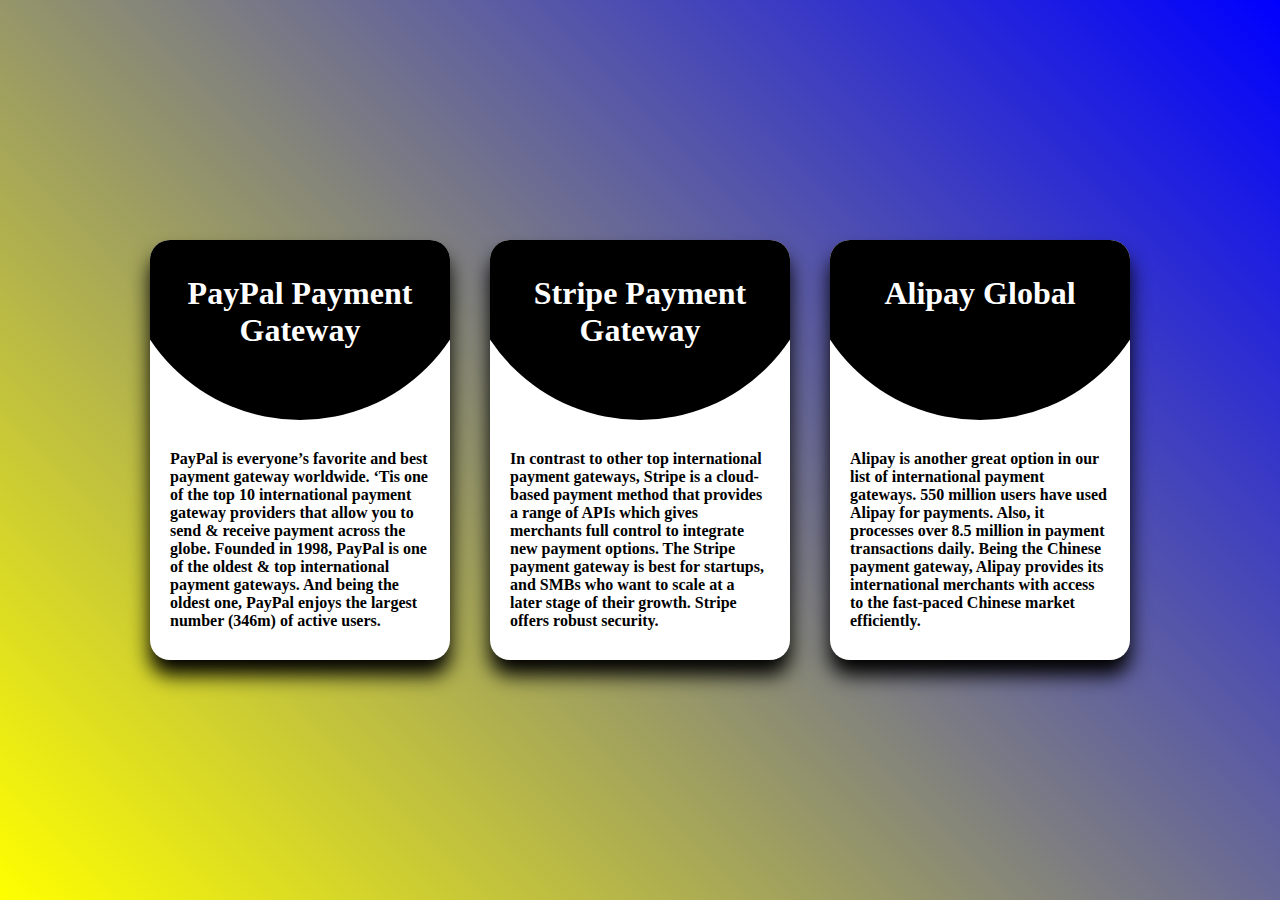
==== about.html @ 8a80115b "Completed Task One Of Sparks Foundation" ====
<!DOCTYPE html>
<html lang="en">
  <head>
    <meta charset="UTF-8" />
    <meta http-equiv="X-UA-Compatible" content="IE=edge" />
    <meta name="viewport" content="width=device-width, initial-scale=1.0" />
    <title>Document</title>
    <link rel="stylesheet" href="about.css" />
  </head>
  <body>
    <div class="container">
      <div class="card">
        <div class="head">
          <h2>PayPal Payment Gateway</h2>
        </div>
        <div class="content">
          <p>
            PayPal is everyone’s favorite and best payment gateway worldwide.
            ‘Tis one of the top 10 international payment gateway providers that
            allow you to send & receive payment across the globe. Founded in
            1998, PayPal is one of the oldest & top international payment
            gateways. And being the oldest one, PayPal enjoys the largest number
            (346m) of active users.
          </p>
        </div>
      </div>

      <div class="card">
        <div class="head">
          <h2>Stripe Payment Gateway</h2>
        </div>
        <div class="content">
          <p>
            In contrast to other top international payment gateways, Stripe is a
            cloud-based payment method that provides a range of APIs which gives
            merchants full control to integrate new payment options. The Stripe
            payment gateway is best for startups, and SMBs who want to scale at
            a later stage of their growth. Stripe offers robust security.
          </p>
        </div>
      </div>

      <div class="card">
        <div class="head">
          <h2>Alipay Global</h2>
        </div>
        <div class="content">
          <p>
            Alipay is another great option in our list of international payment
            gateways. 550 million users have used Alipay for payments. Also, it
            processes over 8.5 million in payment transactions daily. Being the
            Chinese payment gateway, Alipay provides its international merchants
            with access to the fast-paced Chinese market efficiently.
          </p>
        </div>
      </div>
    </div>
  </body>
</html>
---- about.css ----
* {
  margin: 0;
  padding: 0;
  box-sizing: border-box;
}
body {
  display: flex;
  justify-content: center;
  align-items: center;
  min-height: 100vh;
  background: linear-gradient(45deg, yellow, blue);
  background-attachment: fixed;
}
.container {
  position: relative;
  display: flex;
  align-items: center;
  justify-content: center;
  width: 1150px;
  padding: 20px;
  flex-wrap: wrap;
}
.container .card {
  position: relative;
  width: 300px;
  height: 420px;
  background-color: white;
  border-radius: 20px;
  overflow: hidden;
  margin: 20px;
  box-shadow: 0 15px 20px black;
  transition: o.5s;
}
.container .card .head {
  position: relative;
  width: 100%;
  height: 100%;
  background-color: black;
  clip-path: circle(180px at center 0);
  text-align: center;
}
.container .card .head h2 {
  color: white;
  font-size: 2rem;
  padding: 35px;
}
.container .card .content {
  position: absolute;
  bottom: 10px;
  padding: 20px;
  text-align: start;
}
.container .card .content p {
  color: black;
  font-weight: bold;
}
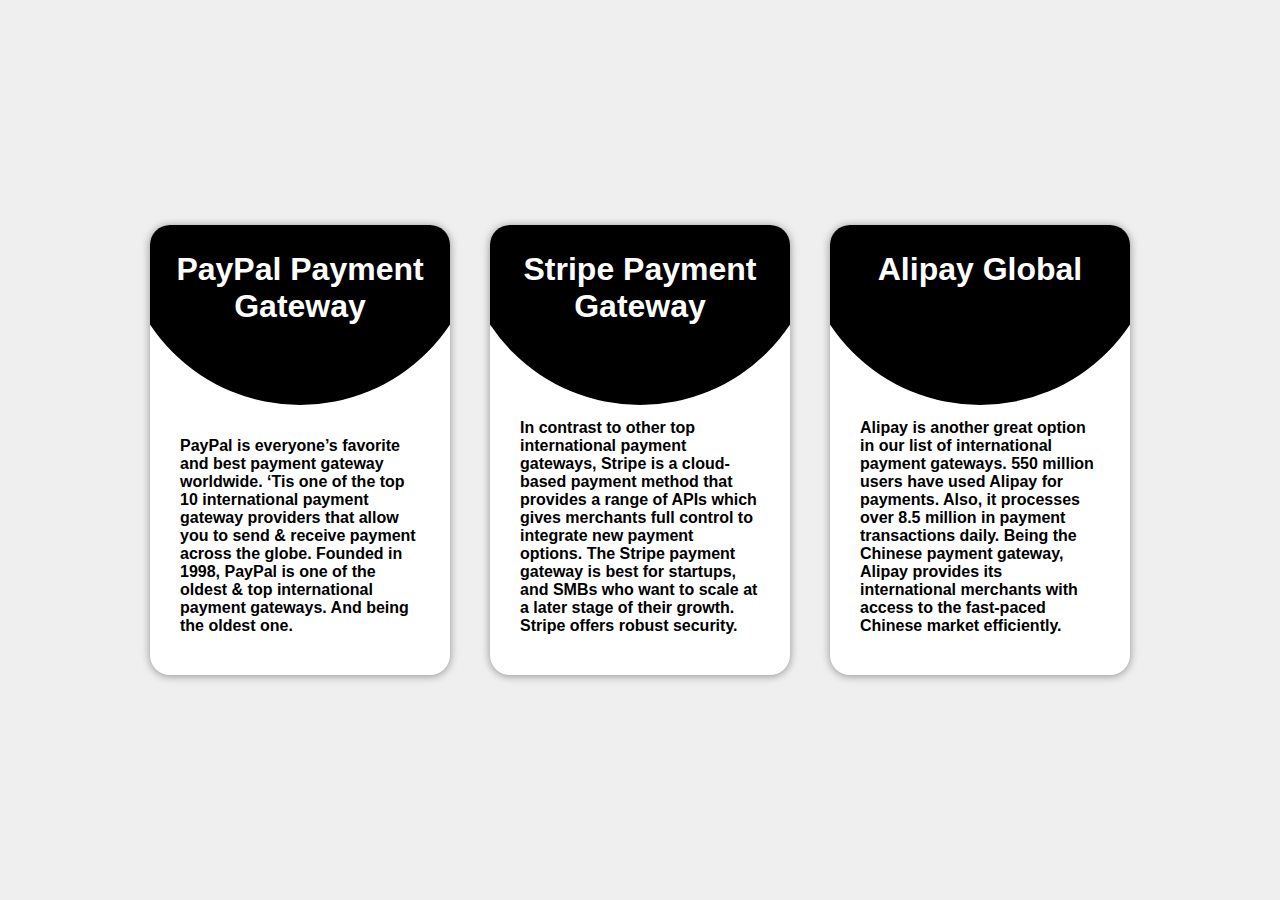
==== commit daef4c57: "Update about.html" ====
--- a/about.html
+++ b/about.html
@@ -19,8 +19,7 @@
             ‘Tis one of the top 10 international payment gateway providers that
             allow you to send & receive payment across the globe. Founded in
             1998, PayPal is one of the oldest & top international payment
-            gateways. And being the oldest one, PayPal enjoys the largest number
-            (346m) of active users.
+            gateways. And being the oldest one.
           </p>
         </div>
       </div>
--- a/about.css
+++ b/about.css
@@ -8,8 +8,8 @@
   justify-content: center;
   align-items: center;
   min-height: 100vh;
-  background: linear-gradient(45deg, yellow, blue);
-  background-attachment: fixed;
+  background: #eeee;
+  font-family: sans-serif;
 }
 .container {
   position: relative;
@@ -23,13 +23,12 @@
 .container .card {
   position: relative;
   width: 300px;
-  height: 420px;
+  height: 450px;
   background-color: white;
   border-radius: 20px;
   overflow: hidden;
   margin: 20px;
-  box-shadow: 0 15px 20px black;
-  transition: o.5s;
+  box-shadow: 0 1px 8px rgba(0, 0, 0, 0.4);
 }
 .container .card .head {
   position: relative;
@@ -42,15 +41,16 @@
 .container .card .head h2 {
   color: white;
   font-size: 2rem;
-  padding: 35px;
+  padding: 1.6rem 0;
 }
 .container .card .content {
   position: absolute;
   bottom: 10px;
-  padding: 20px;
+  padding: 30px;
   text-align: start;
 }
 .container .card .content p {
   color: black;
   font-weight: bold;
 }
+
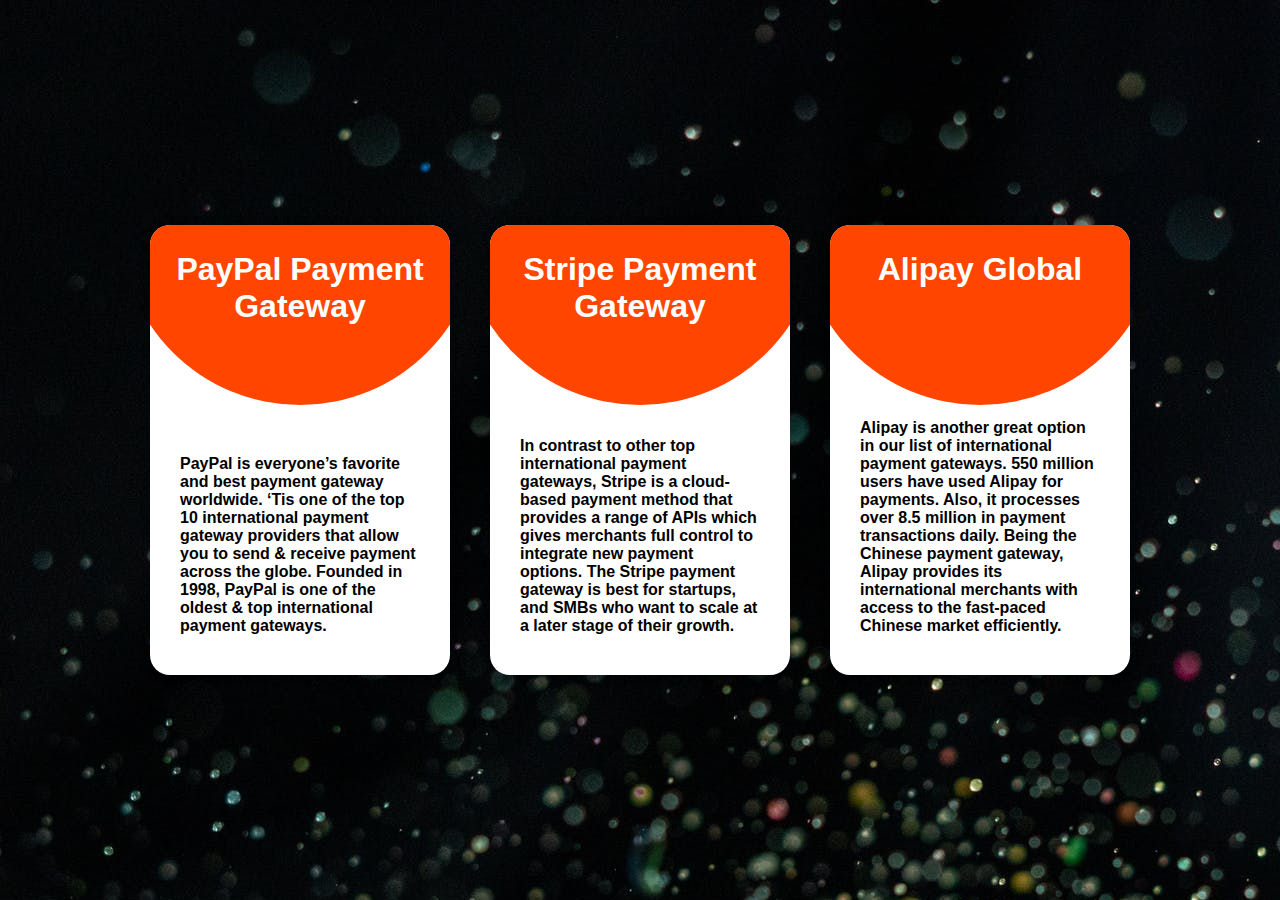
==== commit 1e3117f6: "Update about.html" ====
--- a/about.html
+++ b/about.html
@@ -19,7 +19,7 @@
             ‘Tis one of the top 10 international payment gateway providers that
             allow you to send & receive payment across the globe. Founded in
             1998, PayPal is one of the oldest & top international payment
-            gateways. And being the oldest one.
+            gateways.
           </p>
         </div>
       </div>
@@ -34,7 +34,7 @@
             cloud-based payment method that provides a range of APIs which gives
             merchants full control to integrate new payment options. The Stripe
             payment gateway is best for startups, and SMBs who want to scale at
-            a later stage of their growth. Stripe offers robust security.
+            a later stage of their growth.
           </p>
         </div>
       </div>
--- a/about.css
+++ b/about.css
@@ -10,6 +10,7 @@
   min-height: 100vh;
   background: #eeee;
   font-family: sans-serif;
+  background: url(bg.jpeg);
 }
 .container {
   position: relative;
@@ -34,7 +35,7 @@
   position: relative;
   width: 100%;
   height: 100%;
-  background-color: black;
+  background-color: orangered;
   clip-path: circle(180px at center 0);
   text-align: center;
 }
@@ -43,6 +44,7 @@
   font-size: 2rem;
   padding: 1.6rem 0;
 }
+
 .container .card .content {
   position: absolute;
   bottom: 10px;
@@ -53,4 +55,3 @@
   color: black;
   font-weight: bold;
 }
-
